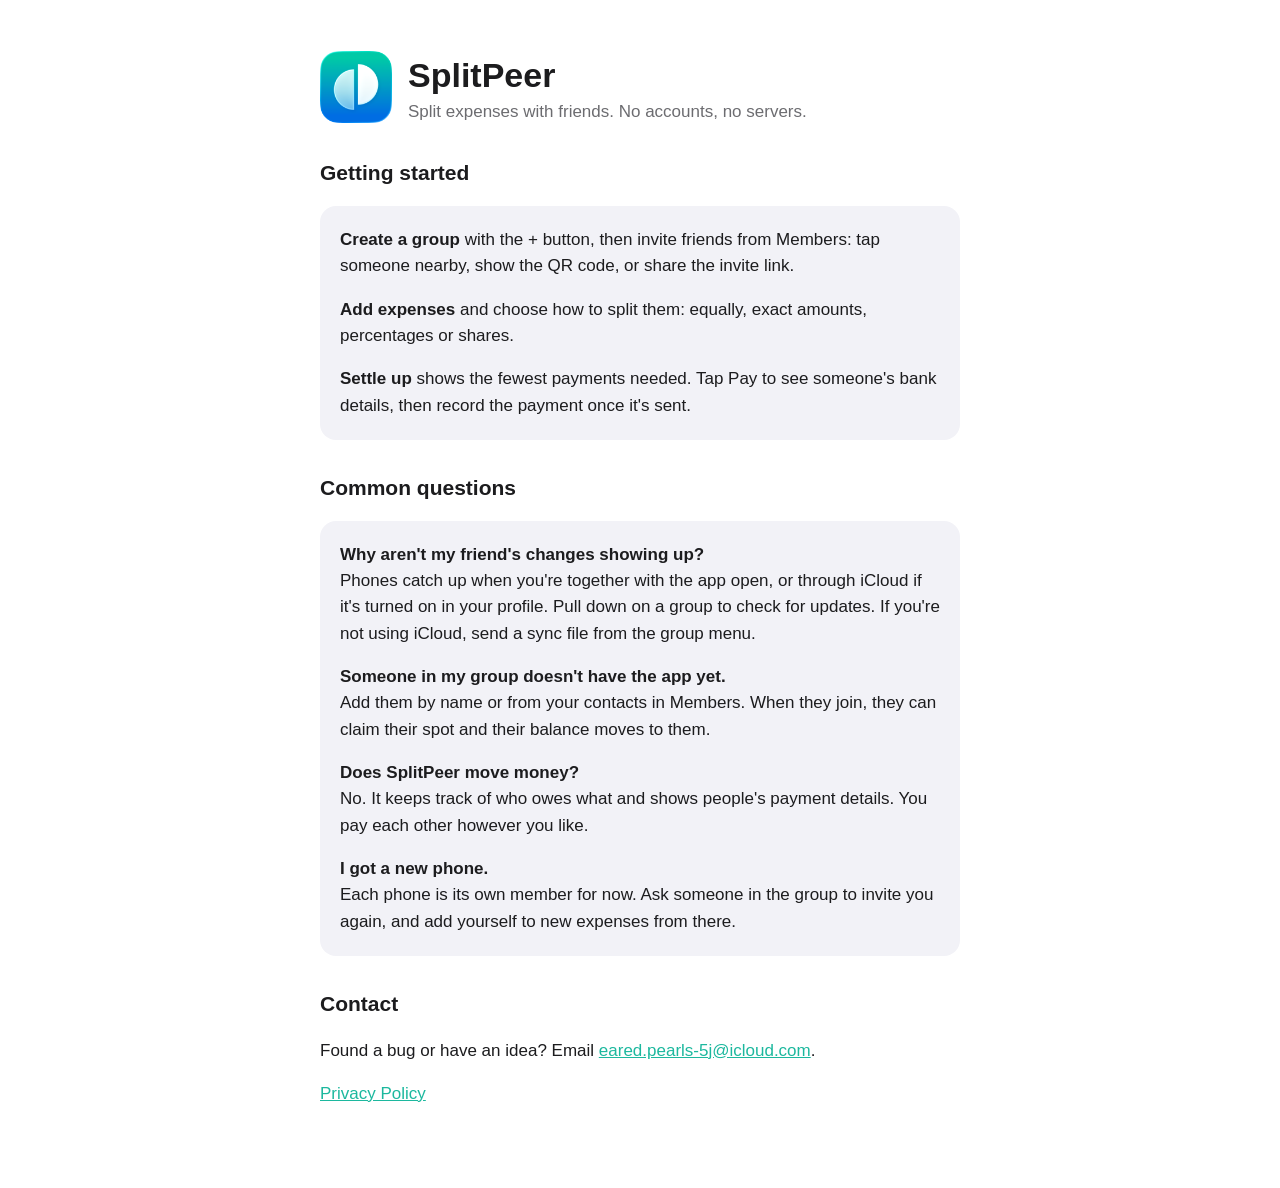
==== index.html @ 6685cf13 "SplitPeer support and privacy pages" ====
<!doctype html>
<html lang="en">
<head>
<meta charset="utf-8">
<meta name="viewport" content="width=device-width, initial-scale=1">
<title>SplitPeer Support</title>
<link rel="stylesheet" href="style.css">
</head>
<body>
<main>
<div class="hero">
<img src="icon.png" alt="">
<div>
<h1>SplitPeer</h1>
<p class="muted" style="margin:0">Split expenses with friends. No accounts, no servers.</p>
</div>
</div>

<h2>Getting started</h2>
<div class="card">
<p><strong>Create a group</strong> with the + button, then invite friends from Members: tap someone nearby, show the QR code, or share the invite link.</p>
<p><strong>Add expenses</strong> and choose how to split them: equally, exact amounts, percentages or shares.</p>
<p><strong>Settle up</strong> shows the fewest payments needed. Tap Pay to see someone's bank details, then record the payment once it's sent.</p>
</div>

<h2>Common questions</h2>
<div class="card">
<p><strong>Why aren't my friend's changes showing up?</strong><br>
Phones catch up when you're together with the app open, or through iCloud if it's turned on in your profile. Pull down on a group to check for updates. If you're not using iCloud, send a sync file from the group menu.</p>
<p><strong>Someone in my group doesn't have the app yet.</strong><br>
Add them by name or from your contacts in Members. When they join, they can claim their spot and their balance moves to them.</p>
<p><strong>Does SplitPeer move money?</strong><br>
No. It keeps track of who owes what and shows people's payment details. You pay each other however you like.</p>
<p><strong>I got a new phone.</strong><br>
Each phone is its own member for now. Ask someone in the group to invite you again, and add yourself to new expenses from there.</p>
</div>

<h2>Contact</h2>
<p>Found a bug or have an idea? Email <a href="mailto:eared.pearls-5j@icloud.com">eared.pearls-5j@icloud.com</a>.</p>
<p><a href="privacy.html">Privacy Policy</a></p>
</main>
</body>
</html>
---- style.css ----
:root { --bg: #ffffff; --fg: #1c1c1e; --muted: #6c6c70; --accent: #1cb89e; --card: #f2f2f7; }
@media (prefers-color-scheme: dark) { :root { --bg: #000000; --fg: #f2f2f7; --muted: #98989f; --accent: #3fd3b8; --card: #1c1c1e; } }
* { box-sizing: border-box; }
body { margin: 0; background: var(--bg); color: var(--fg); font: 17px/1.55 -apple-system, BlinkMacSystemFont, "Segoe UI", Roboto, sans-serif; }
main { max-width: 680px; margin: 0 auto; padding: 48px 20px 64px; }
h1 { font-size: 34px; line-height: 1.15; margin: 8px 0 4px; }
h2 { font-size: 21px; margin: 32px 0 8px; }
a { color: var(--accent); }
.muted, .back { color: var(--muted); }
.back a { text-decoration: none; }
.hero { display: flex; align-items: center; gap: 16px; }
.hero img { width: 72px; height: 72px; border-radius: 16px; }
.card { background: var(--card); border-radius: 16px; padding: 4px 20px; margin: 16px 0; }
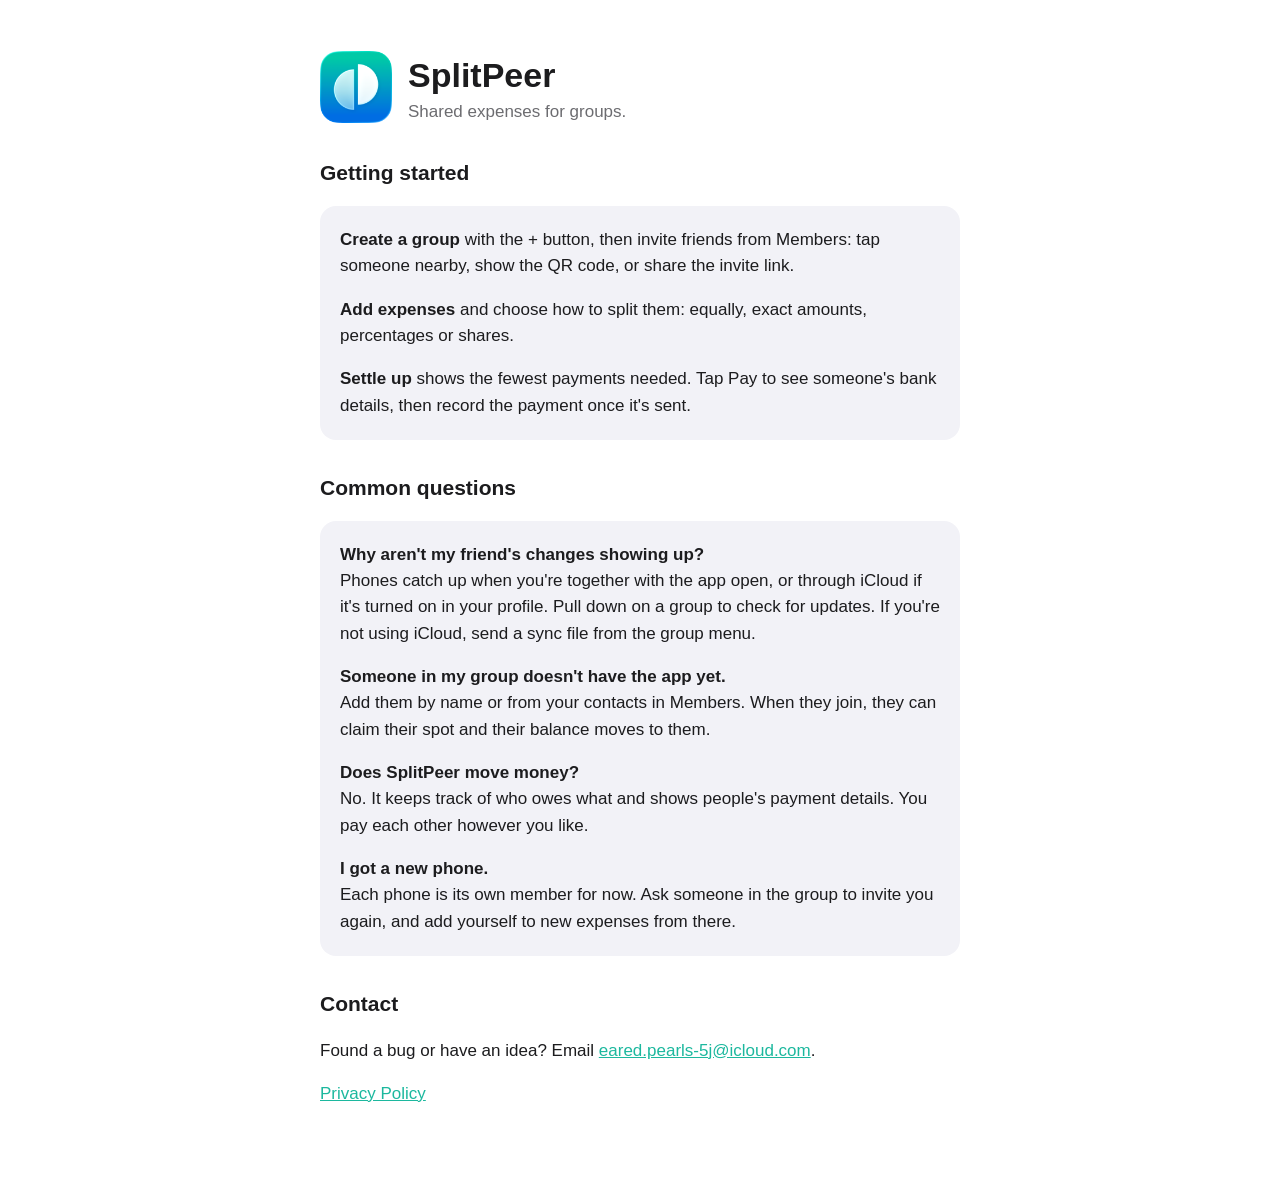
==== commit 2567a748: "Plainer tagline" ====
--- a/index.html
+++ b/index.html
@@ -12,7 +12,7 @@
 <img src="icon.png" alt="">
 <div>
 <h1>SplitPeer</h1>
-<p class="muted" style="margin:0">Split expenses with friends. No accounts, no servers.</p>
+<p class="muted" style="margin:0">Shared expenses for groups.</p>
 </div>
 </div>
 
